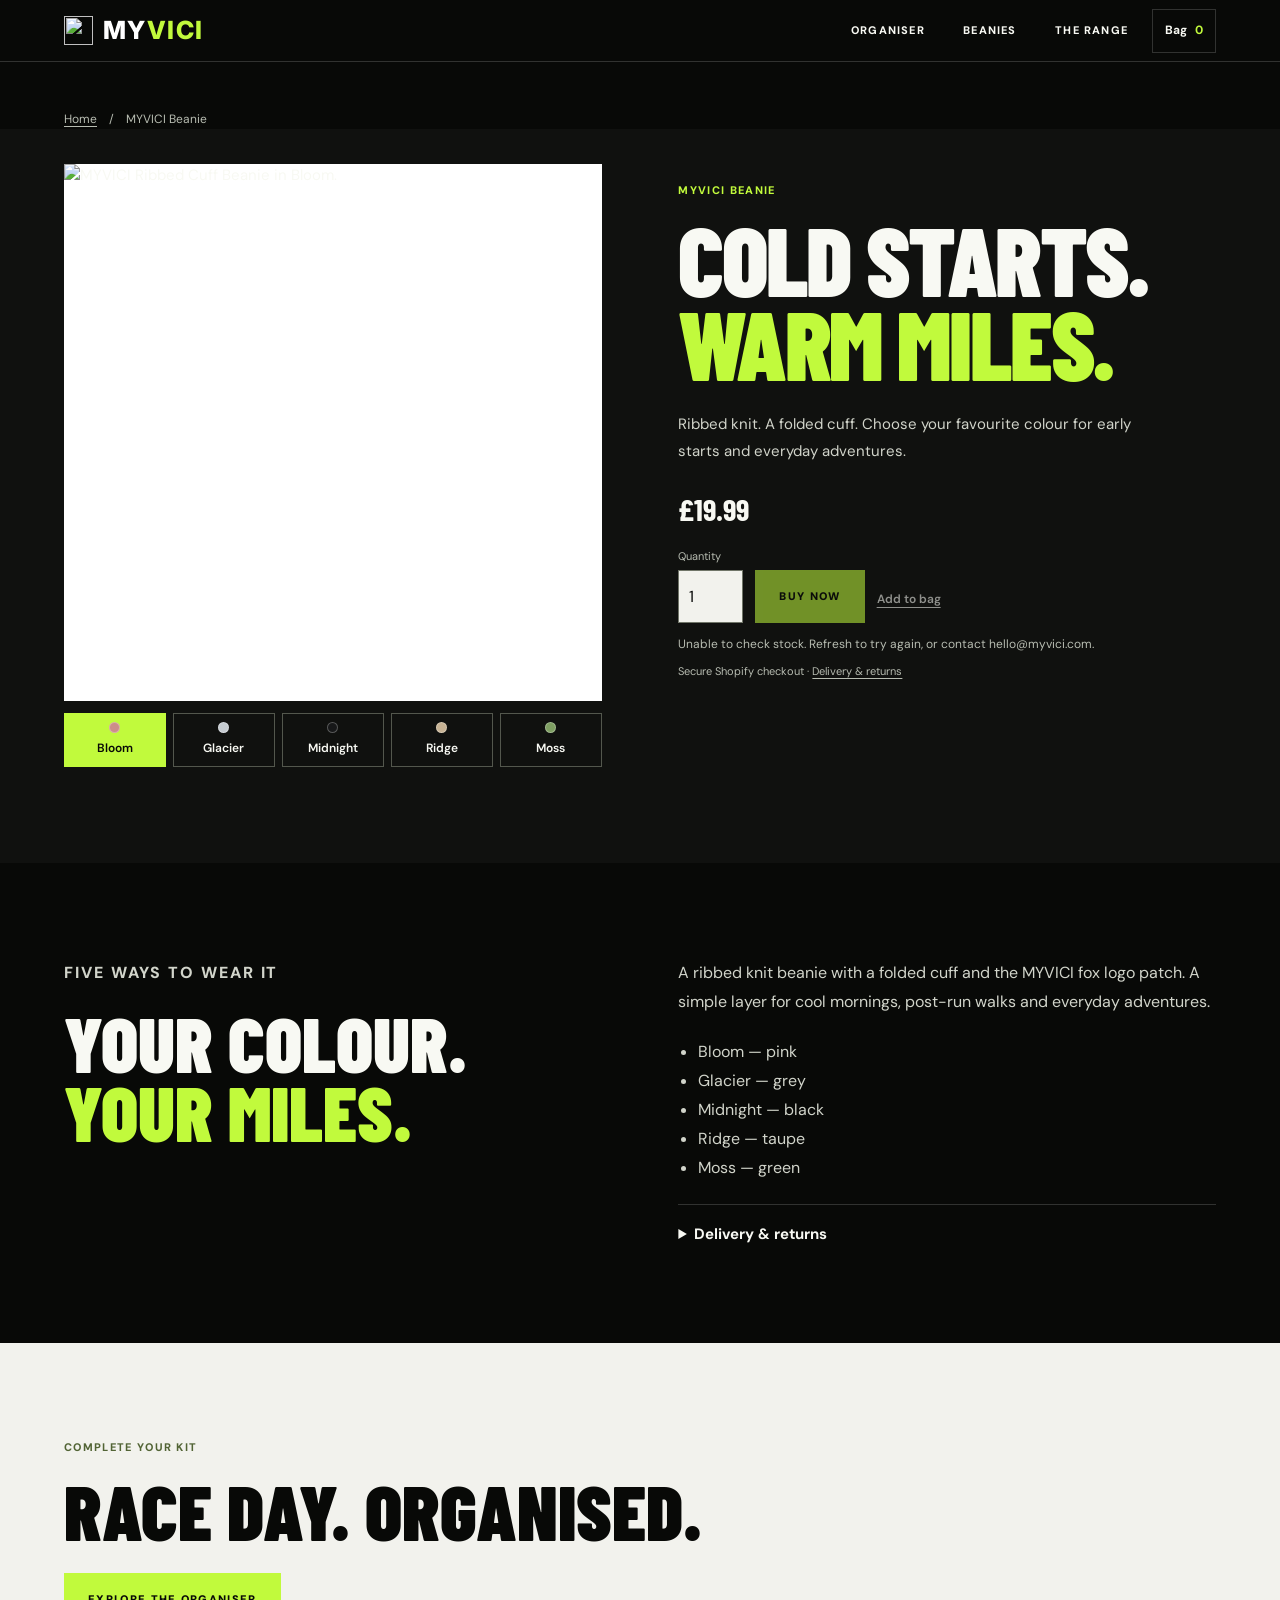
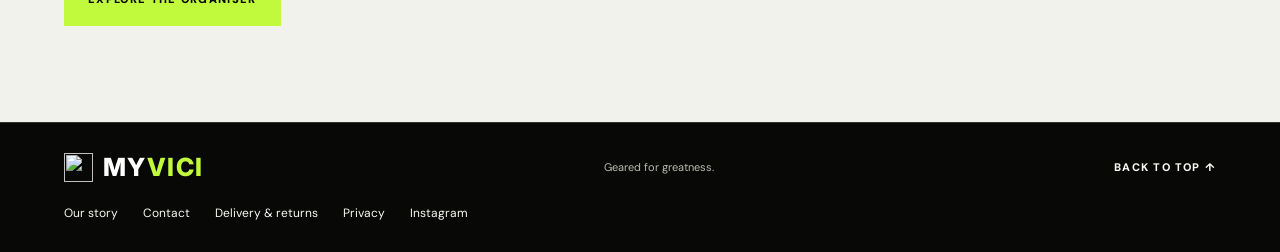
==== products/myvici-beanie/index.html @ 9248c19e "Launch MYVICI range with beanie colours and shared Shopify checkout Publish the approved mountain ho" ====
<!DOCTYPE html>
<html lang="en-GB"><head><meta charset="utf-8"><meta name="viewport" content="width=device-width,initial-scale=1"><meta name="robots" content="index,follow"><meta name="theme-color" content="#080907">
<title>MYVICI Beanie | MYVICI</title>
<meta name="description" content="Ribbed knit. A folded cuff. Choose your favourite colour for early starts and everyday adventures.">
<link rel="preconnect" href="https://fonts.googleapis.com"><link rel="preconnect" href="https://fonts.gstatic.com" crossorigin>
<link href="https://fonts.googleapis.com/css2?family=Barlow+Condensed:wght@500;600;700;800;900&family=DM+Sans:wght@400;500;600;700;800;900&family=Inter:wght@800&display=swap" rel="stylesheet"><link rel="stylesheet" href="/assets/launch/styles.css?v=20261123"><link rel="icon" href="https://cdn.shopify.com/s/files/1/0974/8060/6020/files/myvici-emblem.png?v=1795444607"><meta name="google-site-verification" content="QIyIsoYlSqglLtE6w4tY4c9Tm0oJ1B1Z4hl0GMu_wqo"><link rel="canonical" href="https://myvici.com/products/myvici-beanie/"><meta property="og:title" content="MYVICI Beanie"><meta property="og:description" content="Ribbed knit. A folded cuff. Choose your favourite colour for early starts and everyday adventures."><meta property="og:type" content="website"><meta property="og:url" content="https://myvici.com/products/myvici-beanie/"><meta property="og:image" content="https://cdn.shopify.com/s/files/1/0974/8060/6020/files/myvici-beanie-bloom.webp?v=1795444148"></head>
<body class="product-page" id="top"><a class="skip" href="#content">Skip to content</a><header class="site-head"><a class="logo" href="/#top" aria-label="MYVICI home"><span class="logo-mark"><img src="https://cdn.shopify.com/s/files/1/0974/8060/6020/files/myvici-emblem.png?v=1795444607" width="29" height="29" alt=""></span><span class="brand-name">MY<span>VICI</span></span></a><nav aria-label="Main menu"><a href="/products/myvici-performance-bag/">Organiser</a><a href="/products/myvici-beanie/">Beanies</a><a href="/#terrain">The range</a></nav><button class="cart-toggle" type="button" data-open-cart aria-label="Open your shopping bag">Bag <span data-cart-count>0</span></button></header><main id="content"><div class="product-breadcrumb"><a href="/">Home</a><span>/</span><span>MYVICI Beanie</span></div><article class="product-detail section-pad product-feature beanie-feature" data-product="beanie" data-variant="57548044403012"><div class="beanie-gallery" data-gallery>
      <img class="gallery-image" src="https://cdn.shopify.com/s/files/1/0974/8060/6020/files/myvici-beanie-bloom.webp?v=1795444148" alt="MYVICI Ribbed Cuff Beanie in Bloom." loading="lazy" decoding="async">
      <div class="picker" role="group" aria-label="Ribbed Cuff Beanie colourway"><button type="button" data-src="https://cdn.shopify.com/s/files/1/0974/8060/6020/files/myvici-beanie-bloom.webp?v=1795444148" data-variant="57548044403012" data-alt="MYVICI Ribbed Cuff Beanie in Bloom." aria-pressed="true"><i aria-hidden="true" style="--swatch:#cc8d8a"></i>Bloom</button><button type="button" data-src="https://cdn.shopify.com/s/files/1/0974/8060/6020/files/myvici-beanie-glacier.webp?v=1795444456" data-variant="57548044435780" data-alt="MYVICI Ribbed Cuff Beanie in Glacier." aria-pressed="false"><i aria-hidden="true" style="--swatch:#c5cbd0"></i>Glacier</button><button type="button" data-src="https://cdn.shopify.com/s/files/1/0974/8060/6020/files/myvici-beanie-midnight.webp?v=1795444526" data-variant="57548044468548" data-alt="MYVICI Ribbed Cuff Beanie in Midnight." aria-pressed="false"><i aria-hidden="true" style="--swatch:#171819"></i>Midnight</button><button type="button" data-src="https://cdn.shopify.com/s/files/1/0974/8060/6020/files/myvici-beanie-ridge.webp?v=1795444534" data-variant="57548044501316" data-alt="MYVICI Ribbed Cuff Beanie in Ridge." aria-pressed="false"><i aria-hidden="true" style="--swatch:#c7b394"></i>Ridge</button><button type="button" data-src="https://cdn.shopify.com/s/files/1/0974/8060/6020/files/myvici-beanie-moss.webp?v=1795444550" data-variant="57548044534084" data-alt="MYVICI Ribbed Cuff Beanie in Moss." aria-pressed="false"><i aria-hidden="true" style="--swatch:#7e9f62"></i>Moss</button></div>
    </div><div class="product-copy"><p class="eyebrow">MYVICI Beanie</p><h1>Cold starts.<br><em>Warm miles.</em></h1><p class="body-copy">Ribbed knit. A folded cuff. Choose your favourite colour for early starts and everyday adventures.</p><p class="bag-price" data-product-price>£19.99</p><div class="purchase-panel" data-purchase-panel><p class="offer launch-offer" data-offer="beanie" hidden></p><div class="buy-actions"><label class="quantity-label" for="qty-page-beanie">Quantity<input id="qty-page-beanie" data-quantity type="number" inputmode="numeric" value="1" min="1" max="48"></label><button class="primary-button" type="button" data-buy="now" disabled>Buy now</button><button class="add-button" type="button" data-buy="cart" disabled>Add to bag</button></div><p class="purchase-status" role="status" aria-live="polite">Checking availability…</p><p class="purchase-help">Secure Shopify checkout · <a href="/delivery-returns.html">Delivery & returns</a></p></div></div></article><section class="product-story section-pad"><div><p class="eyebrow">Five ways to wear it</p><h2>Your colour.<br><em>Your miles.</em></h2></div><div><p>A ribbed knit beanie with a folded cuff and the MYVICI fox logo patch. A simple layer for cool mornings, post-run walks and everyday adventures.</p><ul><li>Bloom — pink</li><li>Glacier — grey</li><li>Midnight — black</li><li>Ridge — taupe</li><li>Moss — green</li></ul><details><summary>Delivery & returns</summary><p>Delivery is calculated at checkout. <a href="/delivery-returns.html">Read our delivery and returns information.</a></p></details></div></section><section class="cross-sell section-pad"><p class="eyebrow">Complete your kit</p><h2>Race day. Organised.</h2><a class="primary-button" href="/products/myvici-performance-bag/">Explore the organiser</a></section></main><footer><a class="logo" href="/#top" aria-label="MYVICI home"><span class="logo-mark"><img src="https://cdn.shopify.com/s/files/1/0974/8060/6020/files/myvici-emblem.png?v=1795444607" width="29" height="29" alt=""></span><span class="brand-name">MY<span>VICI</span></span></a><small>Geared for greatness.</small><nav class="footer-links" aria-label="Footer"><a href="/our-story.html">Our story</a><a href="mailto:hello@myvici.com">Contact</a><a href="/delivery-returns.html">Delivery & returns</a><a href="/privacy.html">Privacy</a><a href="https://www.instagram.com/myvici_/" target="_blank" rel="noopener noreferrer">Instagram</a><button class="analytics-settings" type="button" data-analytics-settings hidden>Cookie settings</button></nav><a class="top-link" href="#top">Back to top <i class="arrow-glyph" aria-hidden="true">↑</i><svg class="mobile-arrow" viewBox="0 0 24 24" fill="none" stroke="currentColor" stroke-width="2" stroke-linecap="round" stroke-linejoin="round" aria-hidden="true" focusable="false"><path d="M12 20V4m-7 7 7-7 7 7"/></svg></a></footer><dialog class="shopping-bag" id="shopping-bag" aria-labelledby="bag-heading"><div class="basket-header"><h2 id="bag-heading">Your bag.</h2><button type="button" data-close-cart aria-label="Close shopping bag">×</button></div><div class="basket-lines" data-cart-lines></div><p class="cart-status" role="status" aria-live="polite"></p><div class="basket-bottom"><div class="basket-total"><span>Subtotal</span><strong data-cart-total>£0.00</strong></div><p>Offers applied automatically. Delivery is calculated at checkout.</p><a class="primary-button" data-checkout hidden>Secure checkout</a><button class="add-button" type="button" data-close-cart>Continue shopping</button></div></dialog><script src="/assets/launch/storefront.js?v=20261123" defer></script><script src="/assets/launch/commerce.js?v=20261123" defer></script><script src="/assets/redesign/analytics.js?v=20261123" defer></script></body></html>
---- assets/launch/styles.css ----
:root {
  --ink:#080907; --panel:#10110f; --white:#f8f9f3; --paper:#f2f2ed; --muted:#b7bcb1;
  --lime:#c1fa3c; --rule:#ffffff2a; --display:"Barlow Condensed",Impact,"Arial Narrow",sans-serif;
  --body:"DM Sans",Arial,sans-serif; --gutter:clamp(22px,5vw,82px);
}
* { box-sizing:border-box; }
html { scroll-behavior:smooth; scroll-padding-top:66px; }
body { margin:0; background:var(--ink); color:var(--white); font:15px/1.55 var(--body); }
h1,h2,h3,p,figure { margin:0; }
img,video { display:block; max-width:100%; }
a { color:inherit; text-decoration:none; }
button,summary { font:inherit; cursor:pointer; }
a:focus-visible,button:focus-visible,summary:focus-visible { outline:3px solid #689000; outline-offset:4px; }
[hidden] { display:none!important; }
::selection { color:var(--ink); background:var(--lime); }
.skip { position:fixed; top:-80px; left:12px; z-index:3; padding:10px 16px; color:var(--ink); background:var(--lime); }
.skip:focus { top:12px; }
.site-head { height:76px; padding:0 var(--gutter); display:flex; align-items:center; justify-content:space-between; gap:20px; position:fixed; inset:0 0 auto; z-index:2; border-bottom:1px solid var(--rule); background:linear-gradient(#08090777,transparent); transition:background .2s,height .2s; }
.site-head.scrolled,.collection .site-head { background:#080907f5; height:62px; }
.site-head nav { display:flex; align-items:center; gap:clamp(13px,3vw,46px); }
.site-head nav a,.top-link,.return-link,.collection-link { font-size:11px; font-weight:800; letter-spacing:.11em; text-transform:uppercase; }
.site-head nav a:hover,.top-link:hover { color:var(--lime); }
.logo { display:inline-flex; align-items:center; gap:10px; flex:none; }
.logo-mark img { width:29px; height:29px; object-fit:contain; }
.brand-name { font:800 25px/1 Inter,Arial,sans-serif; letter-spacing:.055em; color:#fff; }
.brand-name>span { color:var(--lime); }
.hero { min-height:min(940px,100svh); height:860px; position:relative; background-image:linear-gradient(90deg,rgba(8,9,7,.77) 5%,rgba(8,9,7,.39) 54%,rgba(8,9,7,.14) 100%),linear-gradient(0deg,#080907 0%,transparent 28%,rgba(8,9,7,.24) 90%),url('https://cdn.shopify.com/s/files/1/0974/8060/6020/files/myvici-hero.jpg?v=1795444700'); background-color:#191b17; background-size:cover; background-position:center center; display:flex; align-items:center; padding:125px clamp(22px,7vw,112px) 85px; overflow:hidden; }
.hero::after { content:""; position:absolute; right:0; bottom:0; width:45%; height:45%; background:radial-gradient(ellipse at bottom right,rgba(193,250,60,.18),transparent 68%); pointer-events:none; }
.hero-content { z-index:1; }
.hero h1 { font:900 clamp(100px,13.9vw,225px)/.74 var(--display); letter-spacing:-.04em; text-transform:uppercase; margin:24px 0 44px; transform:scaleX(.94); transform-origin:left center; }
.hero h1 span { display:block; }
.hero h1 .outline { -webkit-text-stroke:1.5px #f2f2ed; color:transparent; }
.primary-button { background:var(--lime); color:var(--ink); min-height:53px; padding:0 24px; display:inline-flex; align-items:center; justify-content:center; gap:32px; font-size:11px; font-weight:900; letter-spacing:.12em; text-transform:uppercase; }
.primary-button:hover { background:var(--white); }
.primary-button span { font-size:21px; }
.strip { overflow:hidden; border-block:1px solid var(--rule); background:var(--ink); }
.strip-track { width:max-content; display:flex; animation:ticker 58s linear infinite; }
.strip:hover .strip-track { animation-play-state:paused; }
.strip-group { display:flex; align-items:center; justify-content:space-around; width:max-content; min-width:100vw; gap:clamp(30px,4vw,76px); padding:17px clamp(20px,2vw,42px); white-space:nowrap; font:700 16px/1 var(--display); letter-spacing:.13em; text-transform:uppercase; }
.strip-offer,.strip i { color:var(--lime); }
.strip i { font-style:normal; }
@keyframes ticker { to { transform:translateX(-50%); } }
.section-pad { padding:clamp(54px,7.5vw,116px) var(--gutter); }
.bag { background:var(--panel); }
.bag-inner { max-width:1360px; margin:auto; display:grid; grid-template-columns:minmax(0,1fr) minmax(0,1fr); gap:clamp(25px,7vw,110px); align-items:center; }
.bag-copy { grid-column:2; grid-row:1; }
.bag-gallery { grid-column:1; grid-row:1; }
.eyebrow,.offer,.range-price small { font:800 11px/1.55 var(--body); letter-spacing:.12em; text-transform:uppercase; }
.eyebrow,.offer { color:var(--lime); }
.bag h2,.section-heading h2,.terrain h2,.range h1 { font:900 clamp(69px,8.2vw,128px)/.84 var(--display); letter-spacing:-.035em; text-transform:uppercase; }
.bag h2 { margin:20px 0 28px; }
.bag h2 em { color:var(--lime); font-style:normal; }
.body-copy { max-width:39ch; color:#d1d4ca; line-height:1.8; }
.bag-price { margin-top:25px; font:700 31px/1.25 var(--display); }
.offer { margin-top:5px; font-size:10px; letter-spacing:.06em; }
.specs { max-width:390px; border-top:1px solid var(--rule); margin-top:26px; padding:14px 0; }
.specs summary,.range-card summary { font-size:12px; font-weight:700; }
.specs p,.range-card details p { margin-top:9px; font-size:13px; }
.bag-gallery .gallery-image { width:100%; aspect-ratio:1/1.16; object-fit:cover; object-position:center 49%; background:#24261f; }
.picker { display:flex; flex-wrap:wrap; gap:6px; }
.bag-gallery .picker { margin-top:11px; }
.picker button { min-height:37px; display:inline-flex; align-items:center; justify-content:center; gap:7px; padding:7px 13px; background:transparent; border:1px solid #c5c8bd; color:inherit; font-size:12px; font-weight:600; }
.bag-gallery .picker button { border-color:#595d52; }
.picker button[aria-pressed="true"] { background:var(--ink); color:var(--white); border-color:var(--ink); }
.bag-gallery .picker button[aria-pressed="true"] { color:var(--ink); background:var(--lime); border-color:var(--lime); }
.picker i { width:12px; height:12px; border-radius:50%; background:var(--swatch); border:1px solid #0002; }
.film video { width:100%; }
.film figcaption { margin-top:8px; font-size:13px; }
.film a { color:var(--lime); text-decoration:underline; }
.headwear,.range { background:var(--paper); color:var(--ink); }
.section-heading,.headwear-grid,.category-grid,.terrain>h2 { max-width:1360px; margin-inline:auto; }
.section-heading { display:flex; align-items:end; justify-content:space-between; gap:24px; margin-bottom:32px; }
.section-heading h2,.terrain h2 { font-size:clamp(58px,7.4vw,110px); }
.section-heading p { max-width:295px; font-size:13px; color:#565a50; }
.section-heading a { display:block; width:fit-content; margin-top:3px; text-decoration:underline; text-underline-offset:3px; }
.headwear-grid { display:grid; grid-template-columns:repeat(2,minmax(0,1fr)); gap:clamp(14px,2vw,32px); }
.headwear-card .gallery-image { width:100%; height:clamp(260px,32vw,520px); object-fit:contain; background:#fff; }
.headwear-info { margin-top:15px; }
.headwear-card h3,.range-card h2 { font:800 clamp(23px,2.6vw,38px)/1 var(--display); text-transform:uppercase; margin-bottom:11px; }
.terrain h2 { margin-bottom:32px; }
.category-grid { display:grid; grid-template-columns:1.1fr 1fr 1fr; gap:16px; }
.category-card { display:flex; align-items:end; position:relative; isolation:isolate; overflow:hidden; min-width:0; min-height:clamp(340px,36vw,560px); padding:clamp(18px,2vw,30px); background-color:#24261f; background-position:center; background-size:cover; }
.category-card::before { content:""; position:absolute; z-index:-1; inset:0; background:linear-gradient(0deg,rgba(3,7,8,.9),transparent 75%); }
.category-card:nth-child(1) { background-image:url('https://images.unsplash.com/photo-1552674605-db6ffd4facb5?auto=format&fit=crop&w=1100&q=85'); }
.category-card:nth-child(2) { background-image:url('https://images.unsplash.com/photo-1519681393784-d120267933ba?auto=format&fit=crop&w=1100&q=85'); }
.category-card:nth-child(3) { background-image:url('https://images.unsplash.com/photo-1538805060514-97d9cc17730c?auto=format&fit=crop&w=1100&q=85'); }
.category-card h3 { font:900 clamp(38px,5vw,75px)/.88 var(--display); text-transform:uppercase; }
.category-card p { font-size:12px; color:#e8eae3; margin-top:14px; padding-right:38px; }
.category-arrow { position:absolute; right:18px; bottom:18px; display:grid; place-items:center; width:33px; height:33px; border-radius:50%; background:var(--lime); color:var(--ink); font-size:21px; }
.category-card:hover .category-arrow { background:white; }
footer { padding:30px var(--gutter); border-top:1px solid var(--rule); display:flex; align-items:center; justify-content:space-between; gap:22px; }
footer small { color:var(--muted); font-size:11px; }
.range { min-height:85vh; padding-top:120px; }
.range .return-link { display:inline-block; margin-bottom:30px; }
.range .eyebrow { color:#465d1d; margin-bottom:10px; }
.range h1+p { margin-top:16px; }
.range-grid { display:grid; grid-template-columns:repeat(4,minmax(0,1fr)); gap:38px 18px; margin-top:38px; }
.range-card .gallery-image,.sketch { width:100%; aspect-ratio:1; object-fit:cover; background:#fff; }
.sketch { display:grid; place-items:center; }
.sketch svg { width:82%; height:auto; }
.range-card h2 { font-size:26px; margin:15px 0 5px; }
.range-price { font-size:16px; }
.range-price small { color:#606457; font-weight:500; letter-spacing:0; }
.range-card details,.collection-link { display:block; padding-top:10px; margin-top:10px; border-top:1px solid #cdd0c5; }
.range-card ul { margin:8px 0; padding-left:18px; font-size:13px; }
@media(max-width:800px) {
  .site-head { height:65px; }
  .hero { height:760px; min-height:690px; background-position:57% center; padding:120px var(--gutter) 80px; }
  .hero h1 { font-size:clamp(99px,17vw,150px); }
  .bag-inner { gap:25px; }
  .bag h2 { font-size:clamp(58px,8.5vw,80px); }
  .picker button { padding:7px 10px; }
  .category-grid { gap:10px; }
  .range-grid { grid-template-columns:repeat(2,minmax(0,1fr)); }
}
@media(max-width:620px) {
  :root { --gutter:20px; }
  .brand-name { font-size:20px; }
  .logo { gap:6px; }
  .logo-mark img { width:22px; height:24px; }
  .site-head { gap:10px; }
  .site-head nav { gap:13px; }
  .site-head nav a { font-size:9px; letter-spacing:.07em; }
  .hero { height: min(760px,94svh); min-height:540px; padding:100px 20px 68px; background-position:56% center; }
  .hero h1 { font-size:clamp(73px,22vw,132px); line-height:.81; margin:20px 0 32px; }
  .bag-inner,.headwear-grid,.category-grid { grid-template-columns:1fr; }
  .bag-copy,.bag-gallery { grid-area:auto; }
  .bag-copy { display:contents; }
  .bag-copy .eyebrow { order:0; }
  .bag-copy h2 { order:1; font-size:clamp(72px,16vw,98px); margin:2px 0 14px; }
  .bag-gallery { order:2; }
  .bag-copy .body-copy { order:3; margin-top:16px; }
  .bag-price { order:4; margin-top:12px; }
  .offer { order:5; }
  .specs { order:6; margin-top:14px; }
  .bag-inner { gap:3px; }
  .section-heading { display:block; }
  .section-heading p { margin-top:13px; }
  .headwear-grid { gap:30px; }
  .headwear-card .gallery-image { height:min(80vw,400px); }
  .category-card { min-height:260px; }
  .category-card h3 { font-size:53px; }
  .category-card p { max-width:275px; }
  footer { flex-wrap:wrap; gap:12px; }
  footer small { margin-left:auto; }
  .top-link { display:none; }
  .range { padding-top:100px; }
  .range-card h2 { font-size:23px; }
}
@media(prefers-reduced-motion:reduce) {
  html { scroll-behavior:auto; }
  *,*::after,*::before { transition:none!important; }
  .strip-track { width:100%; animation:none; }
  .strip-group { width:100%; min-width:0; flex-wrap:wrap; justify-content:center; padding:13px; gap:7px 16px; white-space:normal; text-align:center; }
  .strip-group[aria-hidden],.strip i { display:none; }
}
.race-finder { padding:clamp(32px,5vw,76px) var(--gutter); background:#121410; border-top:1px solid var(--rule); }
.race-finder-card { display:flex; flex-direction:column; justify-content:space-between; position:relative; isolation:isolate; width:min(100%,450px); aspect-ratio:1; margin-inline:auto; padding:clamp(20px,2.4vw,34px); overflow:hidden; border:1px solid #ffffff32; }
.race-art { position:absolute; z-index:-2; inset:0; width:100%; height:100%; object-fit:cover; transition:transform .35s ease; }
.race-finder-card::before { content:""; position:absolute; z-index:-1; inset:0; background:linear-gradient(0deg,#060a0ee0,transparent 26%,transparent 65%,#060a0e45); }
.race-finder-card h2 { font:900 clamp(46px,5.1vw,74px)/.88 var(--display); letter-spacing:-.025em; text-transform:uppercase; }
.race-credit { display:flex; align-items:end; justify-content:space-between; gap:16px; }
.race-credit img { width:clamp(124px,14vw,170px); height:auto; }
.race-credit span { display:grid; place-items:center; width:37px; height:37px; color:#fff; border:1px solid #ffffffaa; border-radius:50%; font:21px/1 var(--body); }
.race-finder-card:hover .race-art { transform:scale(1.025); }
.race-finder-card:hover .race-credit span { color:#080907; background:#fff; }

.arrow-glyph { display:contents; font:inherit; }
.mobile-arrow { display:none; }

@media (max-width:620px), (hover:none) and (pointer:coarse) {
  .arrow-glyph { display:none; }
  .mobile-arrow { display:inline-block; vertical-align:-.13em; width:1em; height:1em; flex:none; }
  .primary-button .mobile-arrow, .category-arrow .mobile-arrow, .race-credit .mobile-arrow { display:block; width:19px; height:19px; }
  .specs summary, .range-card summary { display:flex; align-items:center; gap:.75em; list-style:none; }
  .specs summary::-webkit-details-marker, .range-card summary::-webkit-details-marker { display:none; }
  .specs summary::before, .range-card summary::before { content:""; width:7px; height:7px; flex:none; border-right:1.8px solid currentColor; border-bottom:1.8px solid currentColor; transform:rotate(-45deg); }
  .specs[open] summary::before, .range-card details[open] summary::before { transform:rotate(45deg); }
}

.future-preview { position:relative; isolation:isolate; overflow:hidden; aspect-ratio:1; background:#dedfd9; }
.future-silhouette { filter:grayscale(1) blur(7px); opacity:.44; transform:scale(1.06); }
.future-label { position:absolute; inset:50% auto auto 50%; transform:translate(-50%,-50%); white-space:nowrap; padding:.45em .85em; background:#10110f; color:var(--white); font:800 11px/1.3 var(--body); letter-spacing:.12em; text-transform:uppercase; }
.future-product h2 { color:#52564d; }

.combined-range { background:var(--paper); color:var(--ink); }
.trail-banner.category-card { background-image:url('https://cdn.shopify.com/s/files/1/0974/8060/6020/files/myvici-trail.jpg?v=1795444711'); min-height:clamp(280px,33vw,490px); padding:clamp(30px,5vw,80px) var(--gutter); color:var(--white); background-position:center 48%; }
.trail-banner h2 { font:900 clamp(56px,8vw,126px)/.87 var(--display); letter-spacing:-.035em; text-transform:uppercase; }
.trail-banner p { padding:0; margin:0 0 12px; font:800 12px/1.5 var(--body); letter-spacing:.12em; text-transform:uppercase; }
.trail-banner .category-arrow { bottom:clamp(25px,5vw,80px); right:var(--gutter); }
.trail-banner>div { padding-right:48px; }
.core-products { grid-template-columns:repeat(5,minmax(0,1fr)); max-width:1600px; padding:36px var(--gutter) clamp(48px,6vw,92px); margin:0 auto; }
.core-products h3 { margin:14px 0 5px; font:800 clamp(19px,2vw,29px)/1.08 var(--display); text-transform:uppercase; }
@media(max-width:900px){ .core-products { grid-template-columns:repeat(3,minmax(0,1fr)); } }
@media(max-width:620px){ .core-products { grid-template-columns:repeat(2,minmax(0,1fr)); gap:28px 12px; } .trail-banner h2 { font-size:clamp(54px,13vw,80px); } }

/* Two signature products, with each story directly beneath its gallery. */
.product-pair { display:grid; grid-template-columns:repeat(2,minmax(0,1fr)); gap:clamp(24px,4vw,64px); background:var(--panel); }
.product-feature { min-width:0; scroll-margin-top:90px; }
.product-feature .gallery-image { width:100%; height:auto; aspect-ratio:1; object-fit:cover; background:#fff; }
.beanie-feature .gallery-image { object-fit:contain; }
.product-feature .picker { display:grid; grid-template-columns:repeat(4,minmax(0,1fr)); gap:7px; margin-top:12px; }
.beanie-feature .picker { grid-template-columns:repeat(5,minmax(0,1fr)); }
.beanie-feature .picker button { flex-direction:column; gap:7px; }
.product-feature .picker button { min-height:44px; padding:8px 6px; border-color:#53574d; gap:6px; }
.product-feature .picker button:hover { border-color:var(--lime); }
.product-feature .picker button[aria-pressed="true"] { background:var(--lime); border-color:var(--lime); color:var(--ink); }
.product-feature .picker i { width:11px; height:11px; flex:none; border-color:#ffffff45; }
.product-copy { padding-top:32px; }
.product-copy h2 { font:900 clamp(58px,6.5vw,104px)/.88 var(--display); letter-spacing:-.025em; text-transform:uppercase; margin:17px 0 23px; }
.product-copy h2 em { color:var(--lime); font-style:normal; }
.product-copy .body-copy { max-width:49ch; }
.colour-note { font-size:12px; color:var(--muted); margin-top:24px; }
.product-copy .specs { max-width:none; }
.inline-arrow { width:22px; height:22px; flex:none; }

/* The bag and beanie lead the range; the three future products form one row. */
.range-catalogue { max-width:1500px; margin:auto; padding:clamp(35px,5vw,76px) var(--gutter) clamp(52px,7vw,110px); }
.range-featured { display:grid; grid-template-columns:repeat(2,minmax(0,1fr)); gap:clamp(20px,4vw,54px); }
.range-card { min-width:0; }
.range-featured .gallery-image { aspect-ratio:1.25; object-fit:contain; }
.range-featured .range-card:first-child .gallery-image { object-fit:cover; }
.range-catalogue h3 { margin:18px 0 8px; font:800 clamp(24px,3vw,44px)/1 var(--display); letter-spacing:-.015em; text-transform:uppercase; }
.range-catalogue .collection-link { margin-top:18px; padding-top:15px; }
.range-catalogue .collection-link:hover { color:#466000; }
.range-swatches { display:flex; align-items:center; gap:7px; min-height:25px; }
.range-swatches i { display:block; width:14px; height:14px; border:1px solid #0003; border-radius:50%; background:var(--swatch); }
.range-swatches span { font-size:12px; color:#62665b; margin-left:5px; }
.upcoming-heading { border-top:1px solid #cdd0c5; margin-top:clamp(45px,6vw,90px); padding-top:30px; }
.upcoming-heading .eyebrow { color:#62665b; }
.upcoming-heading h3 { font-size:clamp(38px,5vw,68px); margin-top:8px; }
.range-upcoming { display:grid; grid-template-columns:repeat(3,minmax(0,1fr)); gap:clamp(15px,2.5vw,38px); margin-top:28px; }
.range-upcoming .gallery-image { object-fit:contain; }
.range-upcoming h3 { font-size:clamp(23px,2.5vw,36px); }
.coming-soon { display:inline-block; margin-top:7px; padding:7px 12px; background:var(--ink); color:var(--lime); font:800 10px/1.4 var(--body); letter-spacing:.12em; text-transform:uppercase; }

/* A full-width destination at the end of the page. */
.race-hero { padding:0; border:0; }
.race-hero .race-finder-card { width:100%; min-height:750px; min-height:clamp(640px,88svh,940px); aspect-ratio:auto; padding:clamp(60px,7vw,112px) var(--gutter); border:0; margin:0; justify-content:center; }
.race-hero .race-art { object-position:center 65%; }
.race-hero .race-finder-card::before { background:linear-gradient(90deg,#061016ed 0%,#061016c7 32%,#06101660 65%,#06101614 100%),linear-gradient(0deg,#0610168c,transparent 35%); }
.race-hero-content { width:100%; max-width:1380px; margin:auto; }
.race-logo { width:clamp(170px,17vw,245px); height:auto; margin-bottom:0; }
.race-sponsor { margin:12px 0 34px; color:#e0e5df; font:700 11px/1.5 var(--body); letter-spacing:.12em; text-transform:uppercase; }
.race-sponsor strong { color:var(--lime); font-weight:800; }
.race-hero .eyebrow { color:#d8dedb; letter-spacing:.15em; }
.race-hero h2 { font-size:clamp(84px,11vw,172px); line-height:.83; letter-spacing:-.035em; margin:20px 0 28px; }
.race-hero h2 em { font-style:normal; color:var(--lime); }
.race-intro { max-width:32ch; color:#e0e5df; font-size:clamp(14px,1.3vw,18px); }
.race-hero .primary-button { margin-top:32px; }
.race-hero .race-finder-card:hover .primary-button { background:var(--white); }

@media(max-width:1000px) and (min-width:701px) {
  .product-feature .picker button { font-size:10px; gap:4px; }
  .product-feature .picker i { width:8px; height:8px; }
}
@media(max-width:700px) {
  .product-pair { grid-template-columns:1fr; gap:52px; }
  .product-feature + .product-feature { padding-top:40px; border-top:1px solid var(--rule); }
  .product-copy { padding-top:25px; }
  .product-copy h2 { font-size:clamp(64px,13.5vw,94px); }
  .product-feature .picker button { font-size:11px; }
  .range-catalogue h3 { font-size:clamp(22px,4.8vw,34px); }
  .range-featured { gap:18px; }
  .range-featured .gallery-image { aspect-ratio:1; }
  .range-catalogue .collection-link { font-size:10px; letter-spacing:.05em; }
  .range-swatches { flex-wrap:wrap; gap:5px; }
  .range-swatches span { flex-basis:100%; margin:3px 0 0; }
  .range-upcoming { gap:13px; }
  .range-upcoming h3 { font-size:clamp(19px,3.8vw,28px); }
  .upcoming-heading h3 { font-size:44px; }
  .coming-soon { padding:6px 8px; font-size:9px; letter-spacing:.07em; }
  .race-hero .race-finder-card { min-height:740px; padding-block:64px; }
  .race-hero .race-art { object-position:65% center; }
  .race-hero .race-finder-card::before { background:linear-gradient(90deg,#061016b8,#06101632),linear-gradient(0deg,#061016b3,transparent 50%,#0610168c); }
  .race-logo { width:180px; margin-bottom:0; }
  .race-hero h2 { font-size:clamp(78px,18vw,126px); }
}
@media(max-width:400px) {
  .product-feature .picker button { padding-inline:3px; gap:4px; }
  .beanie-feature .picker button { flex-direction:column; }
  .range-upcoming { grid-template-columns:1fr; gap:28px; }
  .upcoming-card { display:grid; grid-template-columns:115px 1fr; align-items:center; column-gap:18px; }
  .upcoming-card .gallery-image { grid-row:1 / 3; }
  .upcoming-card h3 { align-self:end; margin:0 0 5px; font-size:24px; }
  .upcoming-card .coming-soon { justify-self:start; align-self:start; }
}

.launch-strip { padding:17px 22px; text-align:center; color:var(--lime); font:700 16px/1.5 var(--display); letter-spacing:.1em; text-transform:uppercase; }
.site-head { gap:24px; }
.site-head nav { margin-left:auto; }
.cart-toggle { color:var(--white); background:transparent; border:1px solid var(--rule); padding:10px 12px; min-height:44px; font-size:12px; font-weight:700; cursor:pointer; }
.cart-toggle span { color:var(--lime); margin-left:5px; }
.purchase-panel { margin-top:20px; }
.bag-price s,.range-price s { margin-left:12px; color:var(--muted); font-size:.65em; font-weight:400; }
.launch-offer { font-size:12px; text-transform:none; letter-spacing:0; line-height:1.7; max-width:49ch; border-top:1px solid var(--rule); padding-top:14px; margin-bottom:18px; }
.buy-actions { display:flex; align-items:end; gap:12px; flex-wrap:wrap; }
.quantity-label { display:grid; gap:5px; font-size:11px; color:var(--muted); }
.quantity-label input { width:65px; min-height:53px; padding:10px; border:1px solid #707568; border-radius:0; background:var(--paper); color:var(--ink); font:16px var(--body); }
.buy-actions .primary-button { border:0; cursor:pointer; }
.add-button { min-height:48px; padding:12px 0; border:0; background:transparent; color:inherit; text-decoration:underline; text-underline-offset:4px; font:600 12px var(--body); cursor:pointer; }
[data-buy]:disabled { opacity:.55; cursor:not-allowed; }
.purchase-status { font-size:12px; line-height:1.6; min-height:20px; margin-top:12px!important; color:var(--muted); }
.purchase-help { font-size:11px; color:var(--muted); margin-top:8px!important; }
.purchase-help a { text-decoration:underline; text-underline-offset:3px; }
.product-explore { margin-top:18px; padding:16px 0; border-top:1px solid var(--rule); display:flex; justify-content:space-between; align-items:center; }
.product-explore span { font-size:23px; }
.footer-links { display:flex; flex-wrap:wrap; gap:12px 25px; font-size:12px; }
footer { flex-wrap:wrap; }
footer .footer-links { flex-basis:100%; order:3; }
.shopping-bag { position:fixed; inset:0 0 0 auto; height:100dvh; max-height:100dvh; width:min(440px,100vw); max-width:100vw; margin:0; padding:24px; border:0; background:var(--ink); color:var(--white); font:14px/1.5 var(--body); }
.shopping-bag[open] { display:flex; flex-direction:column; }
.shopping-bag::backdrop { background:#0009; }
.basket-header { display:flex; align-items:center; justify-content:space-between; gap:20px; padding-bottom:18px; border-bottom:1px solid var(--rule); }
.basket-header h2 { font:800 42px/1 var(--display); text-transform:uppercase; }
.basket-header button { width:44px; height:44px; padding:0; border:0; background:transparent; color:var(--white); font-size:32px; cursor:pointer; }
.basket-lines { flex:1; min-height:100px; overflow-y:auto; overscroll-behavior:contain; padding:24px 0; }
.basket-item { display:grid; grid-template-columns:88px minmax(0,1fr); gap:16px; padding-bottom:22px; margin-bottom:22px; border-bottom:1px solid var(--rule); }
.basket-item img { width:88px; height:88px; object-fit:contain; background:#fff; }
.basket-item h3 { font:600 16px/1.4 var(--body); margin:0; }
.basket-variant { font-size:12px; color:var(--muted); margin-top:4px; }
.basket-price { margin-top:9px; font-weight:700; }
.basket-saving { color:var(--lime); font-size:10px; line-height:1.5; margin:6px 0; }
.basket-quantity { display:flex; gap:10px; align-items:center; margin-top:10px; }
.basket-quantity button { width:40px; height:40px; color:var(--white); background:transparent; border:1px solid #707568; cursor:pointer; font:16px var(--body); }
.basket-quantity .basket-remove { width:auto; margin-left:auto; border:0; font-size:11px; text-decoration:underline; }
.basket-bottom { border-top:1px solid var(--rule); padding-top:20px; }
.basket-bottom>p { font-size:11px; line-height:1.5; color:var(--muted); margin:12px 0 18px; }
.basket-total { display:flex; align-items:center; justify-content:space-between; gap:16px; }
.basket-total strong { font-size:24px; }
.basket-bottom .primary-button { width:100%; }
.basket-bottom .primary-button[aria-disabled="true"] { opacity:.5; pointer-events:none; }
.basket-bottom .add-button { display:block; margin:auto; }
.cart-status { font-size:12px; color:var(--muted); }
.product-page .site-head { background:var(--ink); }
.product-breadcrumb { padding:110px var(--gutter) 0; display:flex; gap:12px; color:var(--muted); font-size:12px; }
.product-breadcrumb a { text-decoration:underline; text-underline-offset:3px; }
.product-detail { display:grid; grid-template-columns:minmax(0,1fr) minmax(0,1fr); align-items:start; gap:clamp(30px,6vw,90px); padding-top:35px; background:var(--panel); }
.product-detail .product-copy { padding-top:18px; }
.product-detail h1 { font:900 clamp(65px,7.5vw,120px)/.88 var(--display); letter-spacing:-.025em; text-transform:uppercase; margin:18px 0 25px; }
.product-detail h1 em,.product-story h2 em { color:var(--lime); font-style:normal; }
.product-story { display:grid; grid-template-columns:1fr 1fr; gap:clamp(30px,6vw,90px); }
.product-story h2 { font:900 clamp(58px,6vw,100px)/.9 var(--display); text-transform:uppercase; margin-top:20px; }
.product-story>div>p,.product-story li { color:#d1d4ca; line-height:1.8; font-size:16px; }
.product-story ul { padding-left:20px; margin:22px 0; }
.product-story details { border-top:1px solid var(--rule); margin-top:18px; padding-top:18px; }
.product-story summary { font-weight:700; }
.product-story details p { color:var(--muted); margin-top:12px; line-height:1.8; }
.product-story details a { text-decoration:underline; }
.cross-sell { background:var(--paper); color:var(--ink); }
.cross-sell .eyebrow { color:#526435; }
.cross-sell h2 { font:900 clamp(45px,6vw,80px)/.95 var(--display); text-transform:uppercase; margin:18px 0 26px; }
.analytics-choice{position:fixed;z-index:200;bottom:16px;left:16px;right:16px;margin:0 auto;max-width:620px;padding:22px;background:var(--ink);color:var(--white);border:1px solid var(--lime);box-shadow:0 8px 40px #0008;max-height:80dvh;overflow:auto}.analytics-choice[hidden],.analytics-settings[hidden]{display:none}.analytics-choice h2{font-family:var(--display);font-size:30px;line-height:1.1;margin:0 0 12px}.analytics-choice p{font-size:13px;line-height:1.6;margin:0 0 12px;color:var(--white)}.analytics-choice a{text-decoration:underline;text-underline-offset:3px}.analytics-choice-actions{display:flex;gap:12px}.analytics-choice-actions button{flex:1;min-height:44px;padding:12px;border:1px solid var(--lime);background:var(--lime);color:var(--ink);font:600 12px var(--body);cursor:pointer}.analytics-settings{padding:0;min-height:24px;border:0;background:none;color:inherit;font:inherit;cursor:pointer;text-decoration:underline;text-underline-offset:3px}
@media(max-width:850px){.site-head nav{gap:15px}.site-head{gap:15px}.site-head nav a{font-size:10px}.buy-actions{gap:12px}.buy-actions .primary-button{padding-inline:20px}}
@media(max-width:700px){.product-detail,.product-story{grid-template-columns:1fr;gap:30px}.product-detail h1{font-size:clamp(65px,14vw,100px)}.product-breadcrumb{padding-top:120px}.product-story h2{font-size:clamp(60px,13vw,90px)}.launch-strip{font-size:14px}.product-story>div>p,.product-story li{font-size:15px}}
@media(max-width:620px){.site-head,.site-head.scrolled{height:94px;display:grid;grid-template-columns:1fr auto;padding-block:13px;gap:8px 14px}.site-head nav{grid-row:2;grid-column:1/-1;margin:0;justify-content:space-between}.cart-toggle{grid-column:2;grid-row:1;min-height:32px;padding:5px 10px}.site-head nav a{font-size:10px}.brand-name{font-size:20px}.shopping-bag{padding:20px}.footer-links{line-height:1.8}}
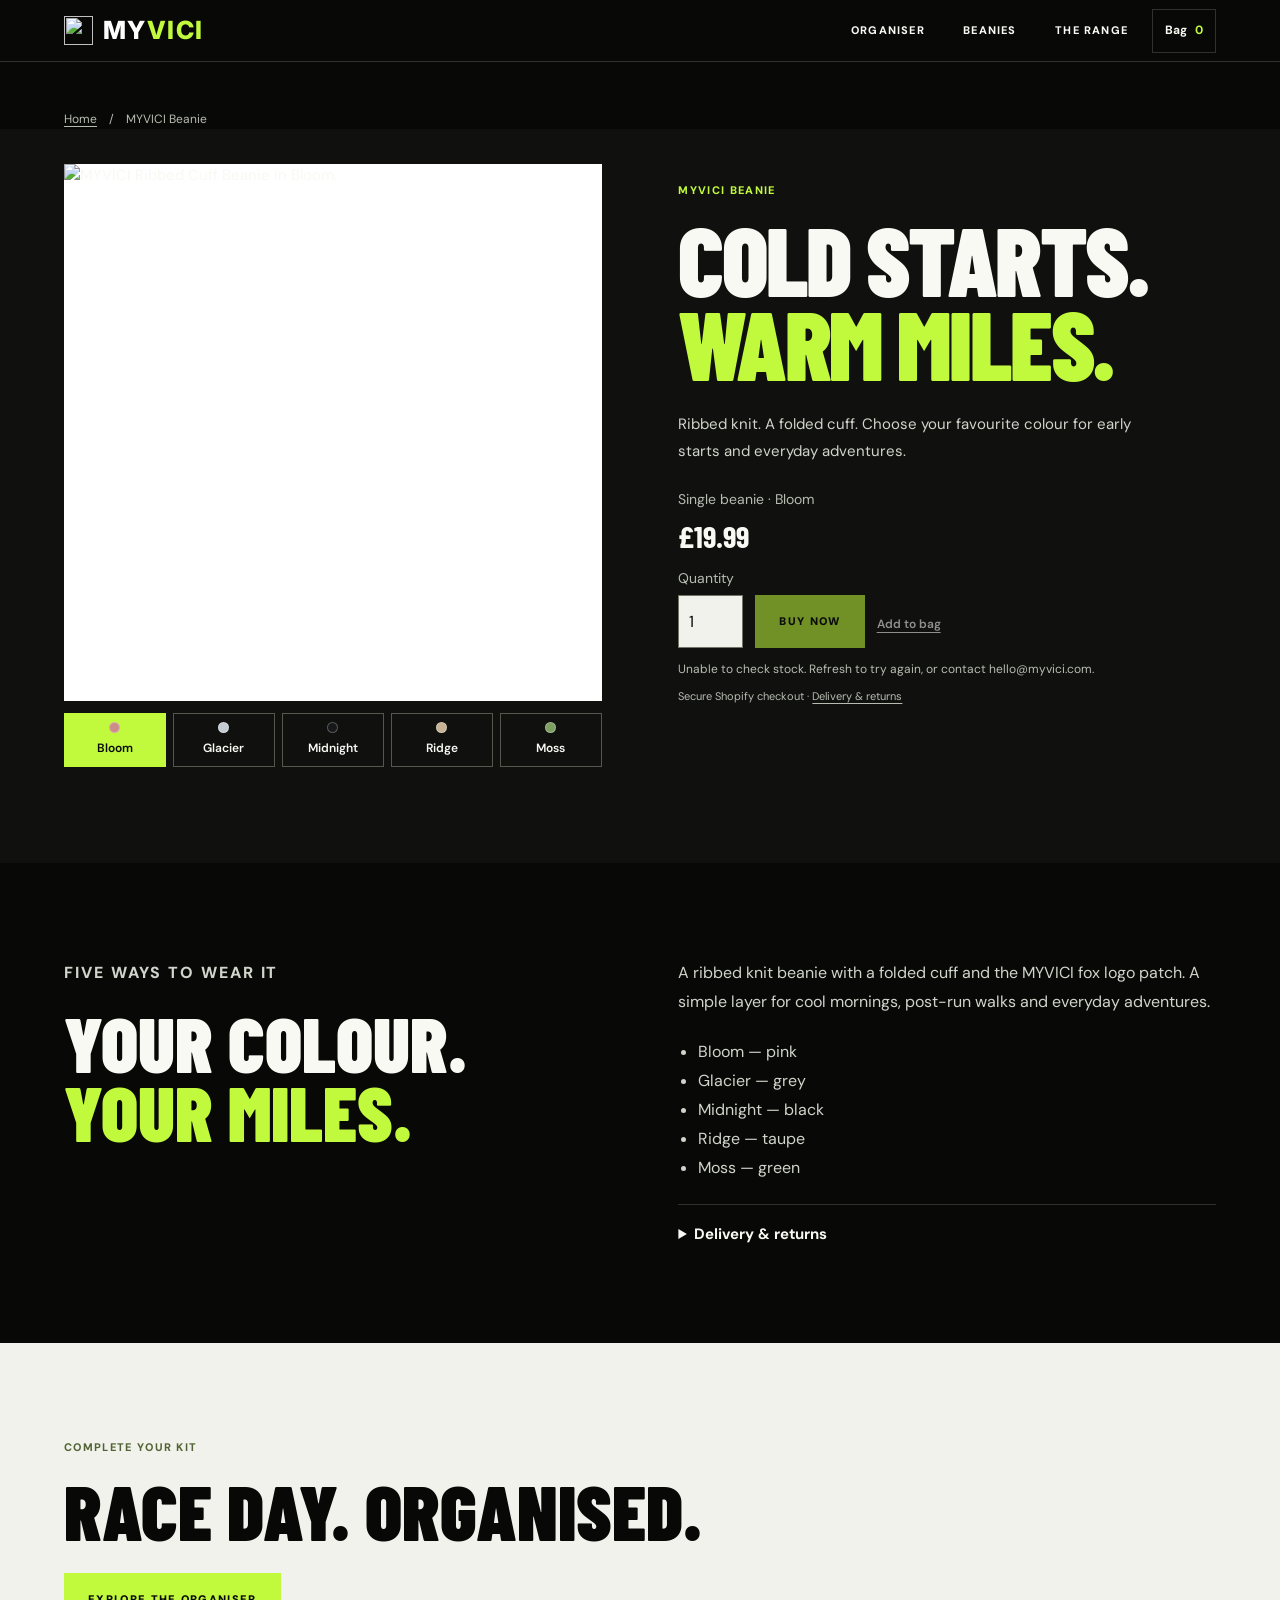
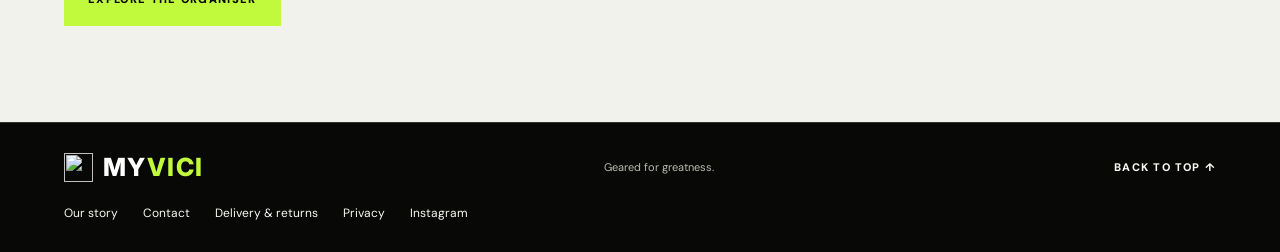
==== commit feb8335a: "Separate single purchases from selectable Black Friday offers" ====
--- a/products/myvici-beanie/index.html
+++ b/products/myvici-beanie/index.html
@@ -3,8 +3,8 @@
 <title>MYVICI Beanie | MYVICI</title>
 <meta name="description" content="Ribbed knit. A folded cuff. Choose your favourite colour for early starts and everyday adventures.">
 <link rel="preconnect" href="https://fonts.googleapis.com"><link rel="preconnect" href="https://fonts.gstatic.com" crossorigin>
-<link href="https://fonts.googleapis.com/css2?family=Barlow+Condensed:wght@500;600;700;800;900&family=DM+Sans:wght@400;500;600;700;800;900&family=Inter:wght@800&display=swap" rel="stylesheet"><link rel="stylesheet" href="/assets/launch/styles.css?v=20261123"><link rel="icon" href="https://cdn.shopify.com/s/files/1/0974/8060/6020/files/myvici-emblem.png?v=1795444607"><meta name="google-site-verification" content="QIyIsoYlSqglLtE6w4tY4c9Tm0oJ1B1Z4hl0GMu_wqo"><link rel="canonical" href="https://myvici.com/products/myvici-beanie/"><meta property="og:title" content="MYVICI Beanie"><meta property="og:description" content="Ribbed knit. A folded cuff. Choose your favourite colour for early starts and everyday adventures."><meta property="og:type" content="website"><meta property="og:url" content="https://myvici.com/products/myvici-beanie/"><meta property="og:image" content="https://cdn.shopify.com/s/files/1/0974/8060/6020/files/myvici-beanie-bloom.webp?v=1795444148"></head>
+<link href="https://fonts.googleapis.com/css2?family=Barlow+Condensed:wght@500;600;700;800;900&family=DM+Sans:wght@400;500;600;700;800;900&family=Inter:wght@800&display=swap" rel="stylesheet"><link rel="stylesheet" href="/assets/launch/styles.css?v=20261124-offer-selectors"><link rel="icon" href="https://cdn.shopify.com/s/files/1/0974/8060/6020/files/myvici-emblem.png?v=1795444607"><meta name="google-site-verification" content="QIyIsoYlSqglLtE6w4tY4c9Tm0oJ1B1Z4hl0GMu_wqo"><link rel="canonical" href="https://myvici.com/products/myvici-beanie/"><meta property="og:title" content="MYVICI Beanie"><meta property="og:description" content="Ribbed knit. A folded cuff. Choose your favourite colour for early starts and everyday adventures."><meta property="og:type" content="website"><meta property="og:url" content="https://myvici.com/products/myvici-beanie/"><meta property="og:image" content="https://cdn.shopify.com/s/files/1/0974/8060/6020/files/myvici-beanie-bloom.webp?v=1795444148"></head>
 <body class="product-page" id="top"><a class="skip" href="#content">Skip to content</a><header class="site-head"><a class="logo" href="/#top" aria-label="MYVICI home"><span class="logo-mark"><img src="https://cdn.shopify.com/s/files/1/0974/8060/6020/files/myvici-emblem.png?v=1795444607" width="29" height="29" alt=""></span><span class="brand-name">MY<span>VICI</span></span></a><nav aria-label="Main menu"><a href="/products/myvici-performance-bag/">Organiser</a><a href="/products/myvici-beanie/">Beanies</a><a href="/#terrain">The range</a></nav><button class="cart-toggle" type="button" data-open-cart aria-label="Open your shopping bag">Bag <span data-cart-count>0</span></button></header><main id="content"><div class="product-breadcrumb"><a href="/">Home</a><span>/</span><span>MYVICI Beanie</span></div><article class="product-detail section-pad product-feature beanie-feature" data-product="beanie" data-variant="57548044403012"><div class="beanie-gallery" data-gallery>
       <img class="gallery-image" src="https://cdn.shopify.com/s/files/1/0974/8060/6020/files/myvici-beanie-bloom.webp?v=1795444148" alt="MYVICI Ribbed Cuff Beanie in Bloom." loading="lazy" decoding="async">
       <div class="picker" role="group" aria-label="Ribbed Cuff Beanie colourway"><button type="button" data-src="https://cdn.shopify.com/s/files/1/0974/8060/6020/files/myvici-beanie-bloom.webp?v=1795444148" data-variant="57548044403012" data-alt="MYVICI Ribbed Cuff Beanie in Bloom." aria-pressed="true"><i aria-hidden="true" style="--swatch:#cc8d8a"></i>Bloom</button><button type="button" data-src="https://cdn.shopify.com/s/files/1/0974/8060/6020/files/myvici-beanie-glacier.webp?v=1795444456" data-variant="57548044435780" data-alt="MYVICI Ribbed Cuff Beanie in Glacier." aria-pressed="false"><i aria-hidden="true" style="--swatch:#c5cbd0"></i>Glacier</button><button type="button" data-src="https://cdn.shopify.com/s/files/1/0974/8060/6020/files/myvici-beanie-midnight.webp?v=1795444526" data-variant="57548044468548" data-alt="MYVICI Ribbed Cuff Beanie in Midnight." aria-pressed="false"><i aria-hidden="true" style="--swatch:#171819"></i>Midnight</button><button type="button" data-src="https://cdn.shopify.com/s/files/1/0974/8060/6020/files/myvici-beanie-ridge.webp?v=1795444534" data-variant="57548044501316" data-alt="MYVICI Ribbed Cuff Beanie in Ridge." aria-pressed="false"><i aria-hidden="true" style="--swatch:#c7b394"></i>Ridge</button><button type="button" data-src="https://cdn.shopify.com/s/files/1/0974/8060/6020/files/myvici-beanie-moss.webp?v=1795444550" data-variant="57548044534084" data-alt="MYVICI Ribbed Cuff Beanie in Moss." aria-pressed="false"><i aria-hidden="true" style="--swatch:#7e9f62"></i>Moss</button></div>
-    </div><div class="product-copy"><p class="eyebrow">MYVICI Beanie</p><h1>Cold starts.<br><em>Warm miles.</em></h1><p class="body-copy">Ribbed knit. A folded cuff. Choose your favourite colour for early starts and everyday adventures.</p><p class="bag-price" data-product-price>£19.99</p><div class="purchase-panel" data-purchase-panel><p class="offer launch-offer" data-offer="beanie" hidden></p><div class="buy-actions"><label class="quantity-label" for="qty-page-beanie">Quantity<input id="qty-page-beanie" data-quantity type="number" inputmode="numeric" value="1" min="1" max="48"></label><button class="primary-button" type="button" data-buy="now" disabled>Buy now</button><button class="add-button" type="button" data-buy="cart" disabled>Add to bag</button></div><p class="purchase-status" role="status" aria-live="polite">Checking availability…</p><p class="purchase-help">Secure Shopify checkout · <a href="/delivery-returns.html">Delivery & returns</a></p></div></div></article><section class="product-story section-pad"><div><p class="eyebrow">Five ways to wear it</p><h2>Your colour.<br><em>Your miles.</em></h2></div><div><p>A ribbed knit beanie with a folded cuff and the MYVICI fox logo patch. A simple layer for cool mornings, post-run walks and everyday adventures.</p><ul><li>Bloom — pink</li><li>Glacier — grey</li><li>Midnight — black</li><li>Ridge — taupe</li><li>Moss — green</li></ul><details><summary>Delivery & returns</summary><p>Delivery is calculated at checkout. <a href="/delivery-returns.html">Read our delivery and returns information.</a></p></details></div></section><section class="cross-sell section-pad"><p class="eyebrow">Complete your kit</p><h2>Race day. Organised.</h2><a class="primary-button" href="/products/myvici-performance-bag/">Explore the organiser</a></section></main><footer><a class="logo" href="/#top" aria-label="MYVICI home"><span class="logo-mark"><img src="https://cdn.shopify.com/s/files/1/0974/8060/6020/files/myvici-emblem.png?v=1795444607" width="29" height="29" alt=""></span><span class="brand-name">MY<span>VICI</span></span></a><small>Geared for greatness.</small><nav class="footer-links" aria-label="Footer"><a href="/our-story.html">Our story</a><a href="mailto:hello@myvici.com">Contact</a><a href="/delivery-returns.html">Delivery & returns</a><a href="/privacy.html">Privacy</a><a href="https://www.instagram.com/myvici_/" target="_blank" rel="noopener noreferrer">Instagram</a><button class="analytics-settings" type="button" data-analytics-settings hidden>Cookie settings</button></nav><a class="top-link" href="#top">Back to top <i class="arrow-glyph" aria-hidden="true">↑</i><svg class="mobile-arrow" viewBox="0 0 24 24" fill="none" stroke="currentColor" stroke-width="2" stroke-linecap="round" stroke-linejoin="round" aria-hidden="true" focusable="false"><path d="M12 20V4m-7 7 7-7 7 7"/></svg></a></footer><dialog class="shopping-bag" id="shopping-bag" aria-labelledby="bag-heading"><div class="basket-header"><h2 id="bag-heading">Your bag.</h2><button type="button" data-close-cart aria-label="Close shopping bag">×</button></div><div class="basket-lines" data-cart-lines></div><p class="cart-status" role="status" aria-live="polite"></p><div class="basket-bottom"><div class="basket-total"><span>Subtotal</span><strong data-cart-total>£0.00</strong></div><p>Offers applied automatically. Delivery is calculated at checkout.</p><a class="primary-button" data-checkout hidden>Secure checkout</a><button class="add-button" type="button" data-close-cart>Continue shopping</button></div></dialog><script src="/assets/launch/storefront.js?v=20261123" defer></script><script src="/assets/launch/commerce.js?v=20261123" defer></script><script src="/assets/redesign/analytics.js?v=20261123" defer></script></body></html>+    </div><div class="product-copy"><p class="eyebrow">MYVICI Beanie</p><h1>Cold starts.<br><em>Warm miles.</em></h1><p class="body-copy">Ribbed knit. A folded cuff. Choose your favourite colour for early starts and everyday adventures.</p><p class="single-label" data-single-choice>Single beanie · Bloom</p><p class="bag-price" data-product-price>£19.99</p><div class="purchase-panel" data-purchase-panel><div class="buy-actions"><label class="quantity-label" for="qty-page-beanie">Quantity<input id="qty-page-beanie" data-quantity type="number" inputmode="numeric" value="1" min="1" max="48"></label><button class="primary-button" type="button" data-buy="now" disabled>Buy now</button><button class="add-button" type="button" data-buy="cart" disabled>Add to bag</button></div><p class="purchase-status" role="status" aria-live="polite">Checking availability…</p><p class="purchase-help">Secure Shopify checkout · <a href="/delivery-returns.html">Delivery & returns</a></p><form class="offer-picker" data-offer-picker="pair" hidden></form><form class="offer-picker" data-offer-picker="bundle" hidden></form></div></div></article><section class="product-story section-pad"><div><p class="eyebrow">Five ways to wear it</p><h2>Your colour.<br><em>Your miles.</em></h2></div><div><p>A ribbed knit beanie with a folded cuff and the MYVICI fox logo patch. A simple layer for cool mornings, post-run walks and everyday adventures.</p><ul><li>Bloom — pink</li><li>Glacier — grey</li><li>Midnight — black</li><li>Ridge — taupe</li><li>Moss — green</li></ul><details><summary>Delivery & returns</summary><p>Delivery is calculated at checkout. <a href="/delivery-returns.html">Read our delivery and returns information.</a></p></details></div></section><section class="cross-sell section-pad"><p class="eyebrow">Complete your kit</p><h2>Race day. Organised.</h2><a class="primary-button" href="/products/myvici-performance-bag/">Explore the organiser</a></section></main><footer><a class="logo" href="/#top" aria-label="MYVICI home"><span class="logo-mark"><img src="https://cdn.shopify.com/s/files/1/0974/8060/6020/files/myvici-emblem.png?v=1795444607" width="29" height="29" alt=""></span><span class="brand-name">MY<span>VICI</span></span></a><small>Geared for greatness.</small><nav class="footer-links" aria-label="Footer"><a href="/our-story.html">Our story</a><a href="mailto:hello@myvici.com">Contact</a><a href="/delivery-returns.html">Delivery & returns</a><a href="/privacy.html">Privacy</a><a href="https://www.instagram.com/myvici_/" target="_blank" rel="noopener noreferrer">Instagram</a><button class="analytics-settings" type="button" data-analytics-settings hidden>Cookie settings</button></nav><a class="top-link" href="#top">Back to top <i class="arrow-glyph" aria-hidden="true">↑</i><svg class="mobile-arrow" viewBox="0 0 24 24" fill="none" stroke="currentColor" stroke-width="2" stroke-linecap="round" stroke-linejoin="round" aria-hidden="true" focusable="false"><path d="M12 20V4m-7 7 7-7 7 7"/></svg></a></footer><dialog class="shopping-bag" id="shopping-bag" aria-labelledby="bag-heading"><div class="basket-header"><h2 id="bag-heading">Your bag.</h2><button type="button" data-close-cart aria-label="Close shopping bag">×</button></div><div class="basket-lines" data-cart-lines></div><p class="cart-status" role="status" aria-live="polite"></p><div class="basket-bottom"><div class="basket-total"><span>Subtotal</span><strong data-cart-total>£0.00</strong></div><p>Offers applied automatically. Delivery is calculated at checkout.</p><a class="primary-button" data-checkout hidden>Secure checkout</a><button class="add-button" type="button" data-close-cart>Continue shopping</button></div></dialog><script src="/assets/launch/storefront.js?v=20261124-offer-selectors" defer></script><script src="/assets/launch/commerce.js?v=20261124-offer-selectors" defer></script><script src="/assets/redesign/analytics.js?v=20261124-offer-selectors" defer></script></body></html>
--- a/assets/launch/styles.css
+++ b/assets/launch/styles.css
@@ -292,10 +292,68 @@
 .cart-toggle { color:var(--white); background:transparent; border:1px solid var(--rule); padding:10px 12px; min-height:44px; font-size:12px; font-weight:700; cursor:pointer; }
 .cart-toggle span { color:var(--lime); margin-left:5px; }
 .purchase-panel { margin-top:20px; }
+.legacy-anchor { display:block; height:0; scroll-margin-top:110px; }
+#shop,#coming { scroll-margin-top:110px; }
 .bag-price s,.range-price s { margin-left:12px; color:var(--muted); font-size:.65em; font-weight:400; }
-.launch-offer { font-size:12px; text-transform:none; letter-spacing:0; line-height:1.7; max-width:49ch; border-top:1px solid var(--rule); padding-top:14px; margin-bottom:18px; }
+.single-label { color:var(--muted); font-size:14px; margin:24px 0 7px; }
+.single-label + .bag-price { margin-top:0; margin-bottom:12px; }
+.purchase-panel { margin-top:12px; }
+/* Each offer has its own selection and basket action, below the single item. */
+.offer-picker { padding:24px; margin:30px 0 0; border:1px solid #c1fa3c66; background:#171c11; color:var(--white); }
+.offer-picker[hidden] { display:none; }
+.offer-kicker { display:block; margin-bottom:8px; color:var(--lime); font:800 .875rem/1.3 var(--body); letter-spacing:.12em; text-transform:uppercase; }
+.offer-heading { margin:0; color:var(--lime); font:800 clamp(2rem,3vw,2.75rem)/1.08 var(--display); letter-spacing:-.01em; text-transform:uppercase; }
+.offer-intro { margin:12px 0 20px; color:var(--white); font:400 1rem/1.5 var(--body); }
+.offer-options { min-width:0; padding:0; border:0; margin:0; }
+.offer-options legend { padding:0 0 12px; font:600 .875rem/1.4 var(--body); }
+.offer-option { cursor:pointer; }
+.pair-options .offer-option { display:grid; grid-template-columns:48px minmax(0,1fr) 66px; align-items:center; gap:12px; padding:8px; margin-bottom:8px; border:1px solid var(--rule); background:#08090766; }
+.offer-option img { width:48px; height:48px; object-fit:contain; background:white; }
+.offer-colour { font:600 .875rem/1.4 var(--body); }
+.pair-options input { min-width:0; width:66px; min-height:44px; padding:8px; border:1px solid #707568; border-radius:0; background:var(--paper); color:var(--ink); font:16px var(--body); }
+.bundle-options { display:grid; grid-template-columns:repeat(auto-fit,minmax(85px,1fr)); gap:8px; }
+.bundle-options .offer-option { display:grid; justify-items:center; align-content:start; gap:8px; padding:10px 6px; border:1px solid var(--rule); background:#08090766; text-align:center; }
+.bundle-options input { accent-color:var(--lime); width:20px; height:20px; margin:0; }
+.offer-option.is-selected { border-color:var(--lime); background:#c1fa3c12; }
+.offer-option.is-sold-out { opacity:.5; }
+.offer-option:focus-within { outline:2px solid var(--lime); outline-offset:2px; }
+.offer-selection { min-height:22px; margin:16px 0 12px; color:var(--white); font:500 .875rem/1.5 var(--body); }
+.offer-submit { width:100%; justify-content:center; border:0; cursor:pointer; padding:18px 14px; font-size:14px; letter-spacing:.04em; }
+.offer-submit:disabled { opacity:.5; cursor:not-allowed; }
+.offer-terms { margin:12px 0 0; color:var(--muted); font:400 .875rem/1.5 var(--body); }
+.offer-status { margin:12px 0 0; color:var(--white); font:500 .875rem/1.5 var(--body); }
+.offer-status:empty { display:none; }
+/* A high-contrast offer ribbon sits immediately beneath the unchanged hero. */
+.promo-ribbon { display:flex; align-items:stretch; overflow:hidden; background:var(--lime); color:var(--ink); border-block:1px solid var(--lime); }
+.promo-ribbon-label { display:flex; align-items:center; justify-content:center; flex:none; margin:0; padding:18px 28px; background:var(--ink); color:var(--lime); font:900 clamp(1.5rem,2.3vw,2.25rem)/1 var(--display); letter-spacing:.02em; text-transform:uppercase; }
+.promo-ribbon-window { min-width:0; flex:1; overflow:hidden; }
+.promo-ribbon-track { display:flex; width:max-content; height:100%; animation:promo-scroll 36s linear infinite; }
+.promo-ribbon-group { display:flex; align-items:center; flex:none; min-width:100vw; gap:40px; padding:20px 20px; white-space:nowrap; }
+.promo-ribbon-group span { display:inline-flex; align-items:center; gap:40px; font:800 clamp(1.25rem,2vw,1.75rem)/1.1 var(--display); letter-spacing:.025em; text-transform:uppercase; }
+.promo-ribbon-group span::after { content:'✦'; font:400 1.15rem/1 var(--body); }
+.promo-ribbon-toggle { display:grid; place-items:center; flex:none; width:52px; min-height:52px; border:0; border-left:1px solid #08090744; background:var(--lime); color:var(--ink); font:800 1.25rem/1 var(--body); }
+.promo-ribbon-toggle:focus-visible { outline:3px solid var(--ink); outline-offset:-5px; }
+.promo-ribbon.is-paused .promo-ribbon-track,.promo-ribbon:hover .promo-ribbon-track,.promo-ribbon:focus-within .promo-ribbon-track { animation-play-state:paused; }
+@keyframes promo-scroll { to { transform:translateX(-50%); } }
+@media(max-width:620px) {
+  .promo-ribbon { flex-wrap:wrap; }
+  .promo-ribbon-label { flex-basis:100%; padding:12px 20px; font-size:1.75rem; }
+  .promo-ribbon-window { flex:1 1 calc(100% - 44px); }
+  .promo-ribbon-group { padding-block:18px; }
+  .promo-ribbon-toggle { width:44px; }
+  .offer-picker { padding:18px; }
+}
+@media(prefers-reduced-motion:reduce) {
+  .promo-ribbon { flex-wrap:wrap; }
+  .promo-ribbon-label { flex-basis:100%; }
+  .promo-ribbon-window { flex:1 1 100%; }
+  .promo-ribbon-track { width:100%; animation:none; }
+  .promo-ribbon-group { width:100%; min-width:0; flex-wrap:wrap; justify-content:center; white-space:normal; gap:12px 24px; padding:20px; }
+  .promo-ribbon-group span { text-align:center; }
+  .promo-ribbon-group[aria-hidden],.promo-ribbon-group span::after,.promo-ribbon-toggle { display:none; }
+}
 .buy-actions { display:flex; align-items:end; gap:12px; flex-wrap:wrap; }
-.quantity-label { display:grid; gap:5px; font-size:11px; color:var(--muted); }
+.quantity-label { display:grid; gap:5px; font-size:14px; color:var(--muted); }
 .quantity-label input { width:65px; min-height:53px; padding:10px; border:1px solid #707568; border-radius:0; background:var(--paper); color:var(--ink); font:16px var(--body); }
 .buy-actions .primary-button { border:0; cursor:pointer; }
 .add-button { min-height:48px; padding:12px 0; border:0; background:transparent; color:inherit; text-decoration:underline; text-underline-offset:4px; font:600 12px var(--body); cursor:pointer; }
@@ -354,3 +412,5 @@
 @media(max-width:850px){.site-head nav{gap:15px}.site-head{gap:15px}.site-head nav a{font-size:10px}.buy-actions{gap:12px}.buy-actions .primary-button{padding-inline:20px}}
 @media(max-width:700px){.product-detail,.product-story{grid-template-columns:1fr;gap:30px}.product-detail h1{font-size:clamp(65px,14vw,100px)}.product-breadcrumb{padding-top:120px}.product-story h2{font-size:clamp(60px,13vw,90px)}.launch-strip{font-size:14px}.product-story>div>p,.product-story li{font-size:15px}}
 @media(max-width:620px){.site-head,.site-head.scrolled{height:94px;display:grid;grid-template-columns:1fr auto;padding-block:13px;gap:8px 14px}.site-head nav{grid-row:2;grid-column:1/-1;margin:0;justify-content:space-between}.cart-toggle{grid-column:2;grid-row:1;min-height:32px;padding:5px 10px}.site-head nav a{font-size:10px}.brand-name{font-size:20px}.shopping-bag{padding:20px}.footer-links{line-height:1.8}}
+/* Keep mobile links clean: no decorative arrow glyphs or arrow icons. */
+@media(max-width:700px){.arrow-glyph,.mobile-arrow,.inline-arrow,.category-arrow,.primary-button .mobile-arrow,.race-credit .mobile-arrow{display:none}}
